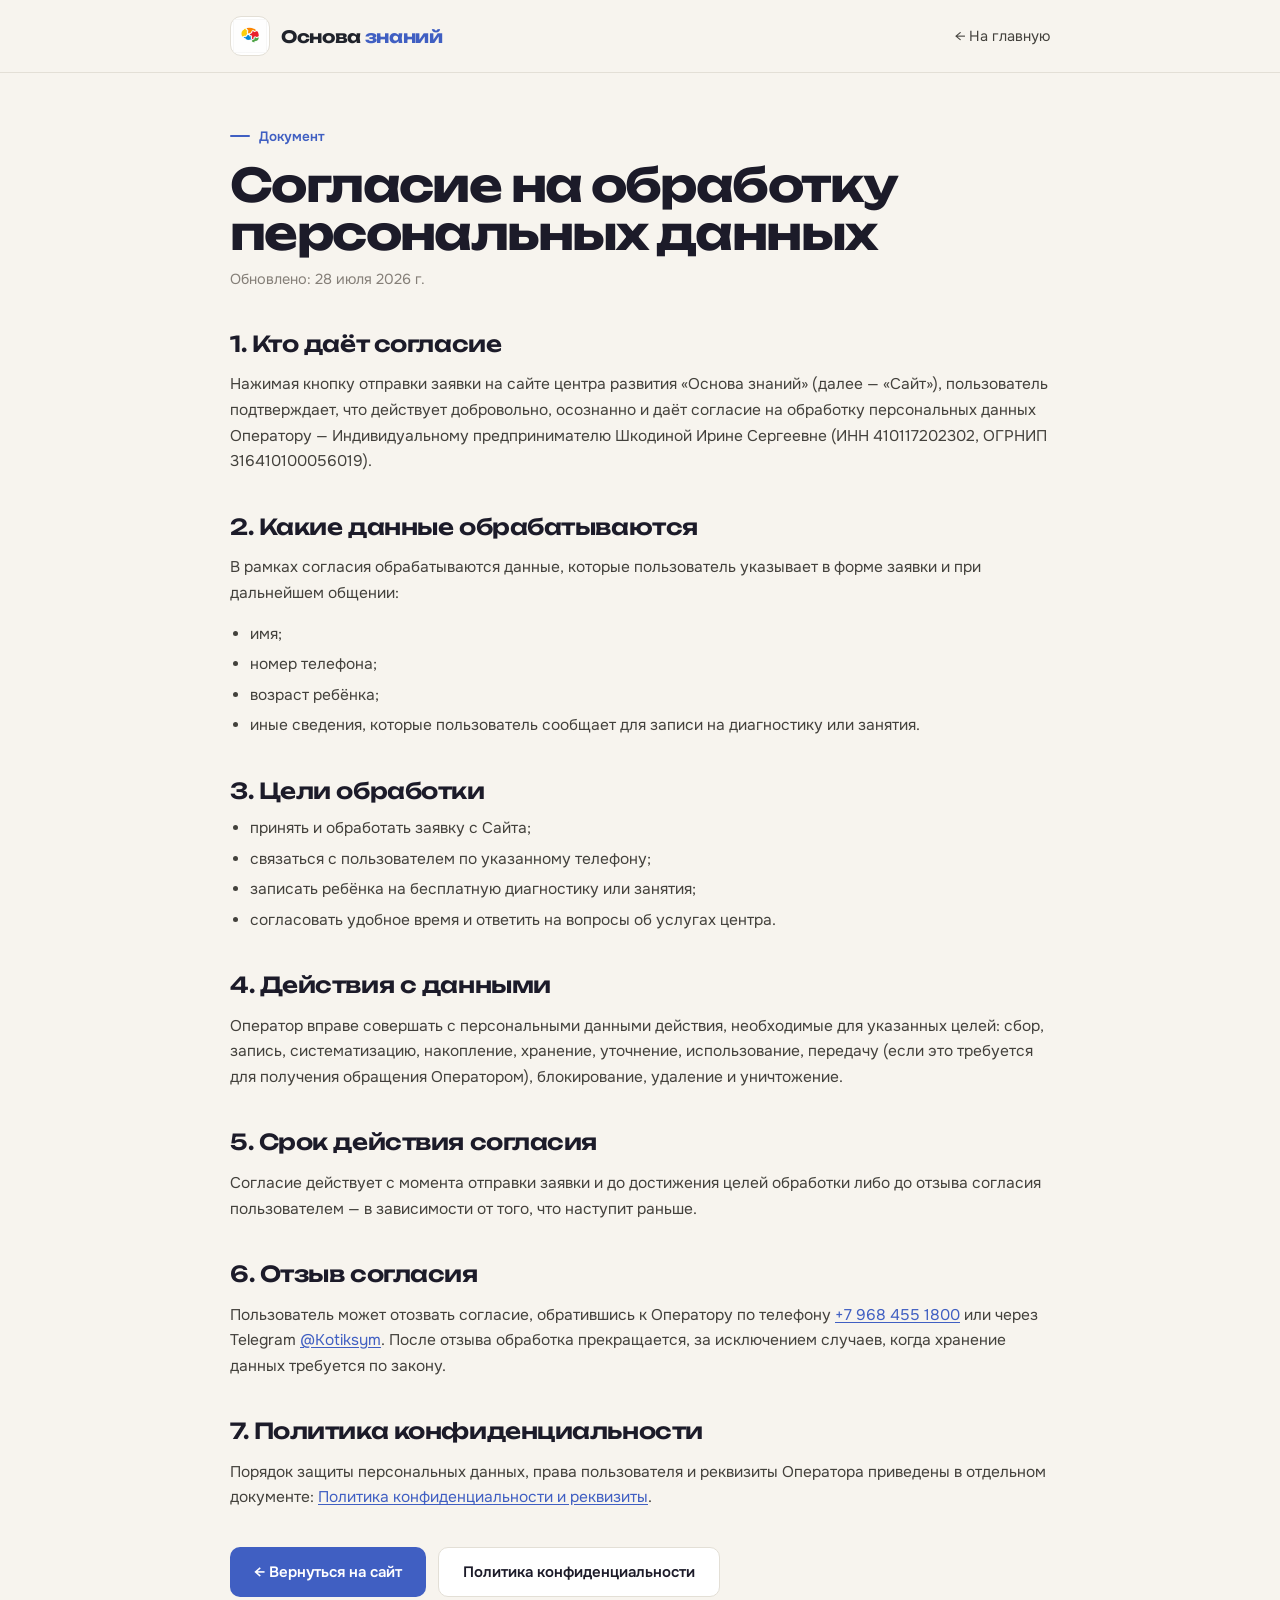
==== consent/index.html @ bf6bb020 "Add privacy/consent pages and remove gift CTAs Bring over legal pages from the main site adapted for" ====
<!DOCTYPE html>
<html>
<head>
<meta charset="utf-8">
<meta name="viewport" content="width=device-width, initial-scale=1">
<link rel="canonical" href="https://osnova.kotiksym.ru/consent/">
<script>(function(){var p=location.pathname;if(/\/index\.html$/i.test(p))location.replace(p.replace(/\/index\.html$/i,'/')+location.search+location.hash);})();</script>
<title>Согласие на обработку персональных данных — Основа знаний</title>
<meta name="description" content="Согласие на обработку персональных данных при отправке заявки на сайте «Основа знаний». Какие данные обрабатываются, цели обработки и порядок отзыва согласия.">
<meta name="robots" content="index, follow">
<link rel="icon" type="image/png" sizes="120x120" href="/favicon-120.png">
<!-- Yandex.Metrika counter -->
<script type="text/javascript">
   (function(m,e,t,r,i,k,a){m[i]=m[i]||function(){(m[i].a=m[i].a||[]).push(arguments)};
   m[i].l=1*new Date();
   for (var j = 0; j < document.scripts.length; j++) {if (document.scripts[j].src === r) { return; }}
   k=e.createElement(t),a=e.getElementsByTagName(t)[0],k.async=1,k.src=r,a.parentNode.insertBefore(k,a)})
   (window, document,'script','https://mc.yandex.ru/metrika/tag.js?id=110489022', 'ym');
   ym(110489022, 'init', {ssr:true, webvisor:true, clickmap:true, accurateTrackBounce:true, trackLinks:true});
</script>
<noscript><div><img src="https://mc.yandex.ru/watch/110489022" style="position:absolute; left:-9999px;" alt="" /></div></noscript>
<!-- /Yandex.Metrika counter -->
<style id="mobile-fix">
/* ===== MOBILE FIX v4 (legal) ===== */
*{box-sizing:border-box}
html,body{max-width:100%;overflow-x:hidden}
img,svg,iframe,video{max-width:100%}
*{min-width:0}
[data-nav-burger],[data-mobile-nav],[data-nav-actions]{display:none}
@media (max-width:768px){
  .wrap{width:calc(100% - 32px) !important;margin:0 auto !important}
  main.wrap{padding-top:28px !important;padding-bottom:48px !important}
  h1{font-size:clamp(26px,7vw,36px) !important;line-height:1.12 !important}
  h2{font-size:20px !important;margin-top:28px !important}
  p,li{font-size:16px !important;line-height:1.6 !important}
  h1,h2,h3,p,li{overflow-wrap:break-word}
  main a{overflow-wrap:anywhere;word-break:break-word}
  a[href^="tel:"]{white-space:nowrap}
  [data-nav-back]{display:none !important}
  [data-nav-actions]{display:flex !important;align-items:center;gap:8px}
  [data-nav-burger]{display:inline-flex !important;align-items:center;justify-content:center;width:44px;height:44px;border:1px solid #E3DFD6;border-radius:10px;background:#fff;cursor:pointer;padding:0;color:#1C1B29}
  [data-mobile-nav]{display:none;position:absolute;left:0;right:0;top:calc(100% + 1px);z-index:60;flex-direction:column;gap:2px;padding:10px;background:#F7F4EE;border:1px solid #E3DFD6;border-radius:0 0 14px 14px;box-shadow:0 14px 30px rgba(28,27,41,.1)}
  [data-mobile-nav].is-open{display:flex !important}
  [data-mobile-nav] a{display:flex;align-items:center;min-height:44px;padding:10px 12px;border-radius:10px;font-weight:600;font-size:16px;color:#1C1B29;text-decoration:none}
  html.nav-open,html.nav-open body{overflow:hidden}
}
@media (max-width:380px){
  .wrap{width:calc(100% - 22px) !important}
}
/* ===== /MOBILE FIX ===== */
</style>
</head>
<body>
<x-dc>
<helmet>
<link rel="preconnect" href="https://fonts.googleapis.com">
<link rel="preconnect" href="https://fonts.gstatic.com" crossorigin>
<link href="https://fonts.googleapis.com/css2?family=Onest:wght@300;400;500;600;700;800&family=Unbounded:wght@500;600;700&display=swap" rel="stylesheet">
<style>
  *{box-sizing:border-box}
  body{margin:0;background:#F7F4EE;color:#1C1B29;font-family:"Onest",system-ui,sans-serif;-webkit-font-smoothing:antialiased}
  a{color:inherit}
  .wrap{width:min(820px,calc(100% - 36px));margin:0 auto}
  h2{font-family:'Unbounded';font-weight:600;font-size:22px;letter-spacing:-.02em;margin:38px 0 12px}
  p,li{font-size:15.5px;line-height:1.65;color:#43413c}
  ul{padding-left:20px;margin:10px 0}
  li{margin:5px 0}
</style>
</helmet>

<div style="position:relative">
  <header style="background:#F7F4EE;border-bottom:1px solid #E3DFD6">
    <div class="wrap" style="position:relative;display:flex;align-items:center;justify-content:space-between;padding:16px 0">
      <a href="/" style="display:flex;align-items:center;gap:11px;text-decoration:none;color:#20232B">
        <span style="width:40px;height:40px;border-radius:11px;background:#fff;border:1px solid #E3DFD6;display:grid;place-items:center;overflow:hidden"><img src="/favicon-120.png" alt="Основа знаний" style="width:34px;height:34px;object-fit:contain"/></span>
        <strong style="font-family:'Unbounded';font-weight:700;font-size:17px;letter-spacing:-.02em">Основа <span style="color:#405FC2">знаний</span></strong>
      </a>
      <a href="/" data-nav-back style="font-size:14.5px;color:#43413c;text-decoration:none" style-hover="color:#405FC2">← На главную</a>
      <div data-nav-actions>
        <button type="button" data-nav-burger aria-expanded="false" aria-controls="site-mobile-nav" aria-label="Открыть меню"><svg width="20" height="20" viewBox="0 0 24 24" fill="none" aria-hidden="true"><path d="M4 7h16M4 12h16M4 17h16" stroke="currentColor" stroke-width="2" stroke-linecap="round"/></svg></button>
      </div>
      <div id="site-mobile-nav" data-mobile-nav hidden>
        <a href="/">На главную</a>
        <a href="/#form">Записаться</a>
        <a href="/#contacts">Контакты</a>
      </div>
    </div>
  </header>

  <main class="wrap" style="padding:48px 0 64px">
    <span style="display:inline-flex;align-items:center;gap:9px;font-size:13.5px;font-weight:600;color:#405FC2;margin-bottom:16px"><span style="width:20px;height:2px;border-radius:2px;background:#405FC2"></span>Документ</span>
    <h1 style="font-family:'Unbounded';font-weight:700;font-size:clamp(30px,5vw,46px);letter-spacing:-.035em;line-height:1.06;margin:0 0 10px">Согласие на обработку персональных данных</h1>
    <p style="color:#857f78;font-size:14.5px;margin:0">Обновлено: 28 июля 2026 г.</p>

    <h2>1. Кто даёт согласие</h2>
    <p>Нажимая кнопку отправки заявки на сайте центра развития «Основа знаний» (далее — «Сайт»), пользователь подтверждает, что действует добровольно, осознанно и даёт согласие на обработку персональных данных Оператору — Индивидуальному предпринимателю Шкодиной Ирине Сергеевне (ИНН 410117202302, ОГРНИП 316410100056019).</p>

    <h2>2. Какие данные обрабатываются</h2>
    <p>В рамках согласия обрабатываются данные, которые пользователь указывает в форме заявки и при дальнейшем общении:</p>
    <ul>
      <li>имя;</li>
      <li>номер телефона;</li>
      <li>возраст ребёнка;</li>
      <li>иные сведения, которые пользователь сообщает для записи на диагностику или занятия.</li>
    </ul>

    <h2>3. Цели обработки</h2>
    <ul>
      <li>принять и обработать заявку с Сайта;</li>
      <li>связаться с пользователем по указанному телефону;</li>
      <li>записать ребёнка на бесплатную диагностику или занятия;</li>
      <li>согласовать удобное время и ответить на вопросы об услугах центра.</li>
    </ul>

    <h2>4. Действия с данными</h2>
    <p>Оператор вправе совершать с персональными данными действия, необходимые для указанных целей: сбор, запись, систематизацию, накопление, хранение, уточнение, использование, передачу (если это требуется для получения обращения Оператором), блокирование, удаление и уничтожение.</p>

    <h2>5. Срок действия согласия</h2>
    <p>Согласие действует с момента отправки заявки и до достижения целей обработки либо до отзыва согласия пользователем — в зависимости от того, что наступит раньше.</p>

    <h2>6. Отзыв согласия</h2>
    <p>Пользователь может отозвать согласие, обратившись к Оператору по телефону <a href="tel:+79684551800" style="color:#405FC2;text-decoration:underline;text-underline-offset:2px">+7 968 455 1800</a> или через Telegram <a href="https://t.me/Kotiksym" target="_blank" rel="noopener" style="color:#405FC2;text-decoration:underline;text-underline-offset:2px">@Kotiksym</a>. После отзыва обработка прекращается, за исключением случаев, когда хранение данных требуется по закону.</p>

    <h2>7. Политика конфиденциальности</h2>
    <p>Порядок защиты персональных данных, права пользователя и реквизиты Оператора приведены в отдельном документе: <a href="/privacy/" style="color:#405FC2;text-decoration:underline;text-underline-offset:2px">Политика конфиденциальности и реквизиты</a>.</p>

    <div style="margin-top:36px;display:flex;flex-wrap:wrap;gap:12px">
      <a href="/" style="display:inline-flex;align-items:center;padding:14px 24px;border-radius:10px;font-weight:600;font-size:15px;color:#fff;background:#405FC2;text-decoration:none">← Вернуться на сайт</a>
      <a href="/privacy/" style="display:inline-flex;align-items:center;padding:14px 24px;border-radius:10px;font-weight:600;font-size:15px;color:#1C1B29;background:#fff;border:1px solid #E3DFD6;text-decoration:none">Политика конфиденциальности</a>
    </div>
  </main>
</div>
</x-dc>
<script>
(function(){
  var btn=document.querySelector('[data-nav-burger]');
  var nav=document.querySelector('[data-mobile-nav]');
  if(!btn||!nav) return;
  btn.addEventListener('click',function(){
    var open=nav.classList.toggle('is-open');
    nav.hidden=!open;
    btn.setAttribute('aria-expanded', open?'true':'false');
    document.documentElement.classList.toggle('nav-open', open);
  });
})();
</script>
</body>
</html>
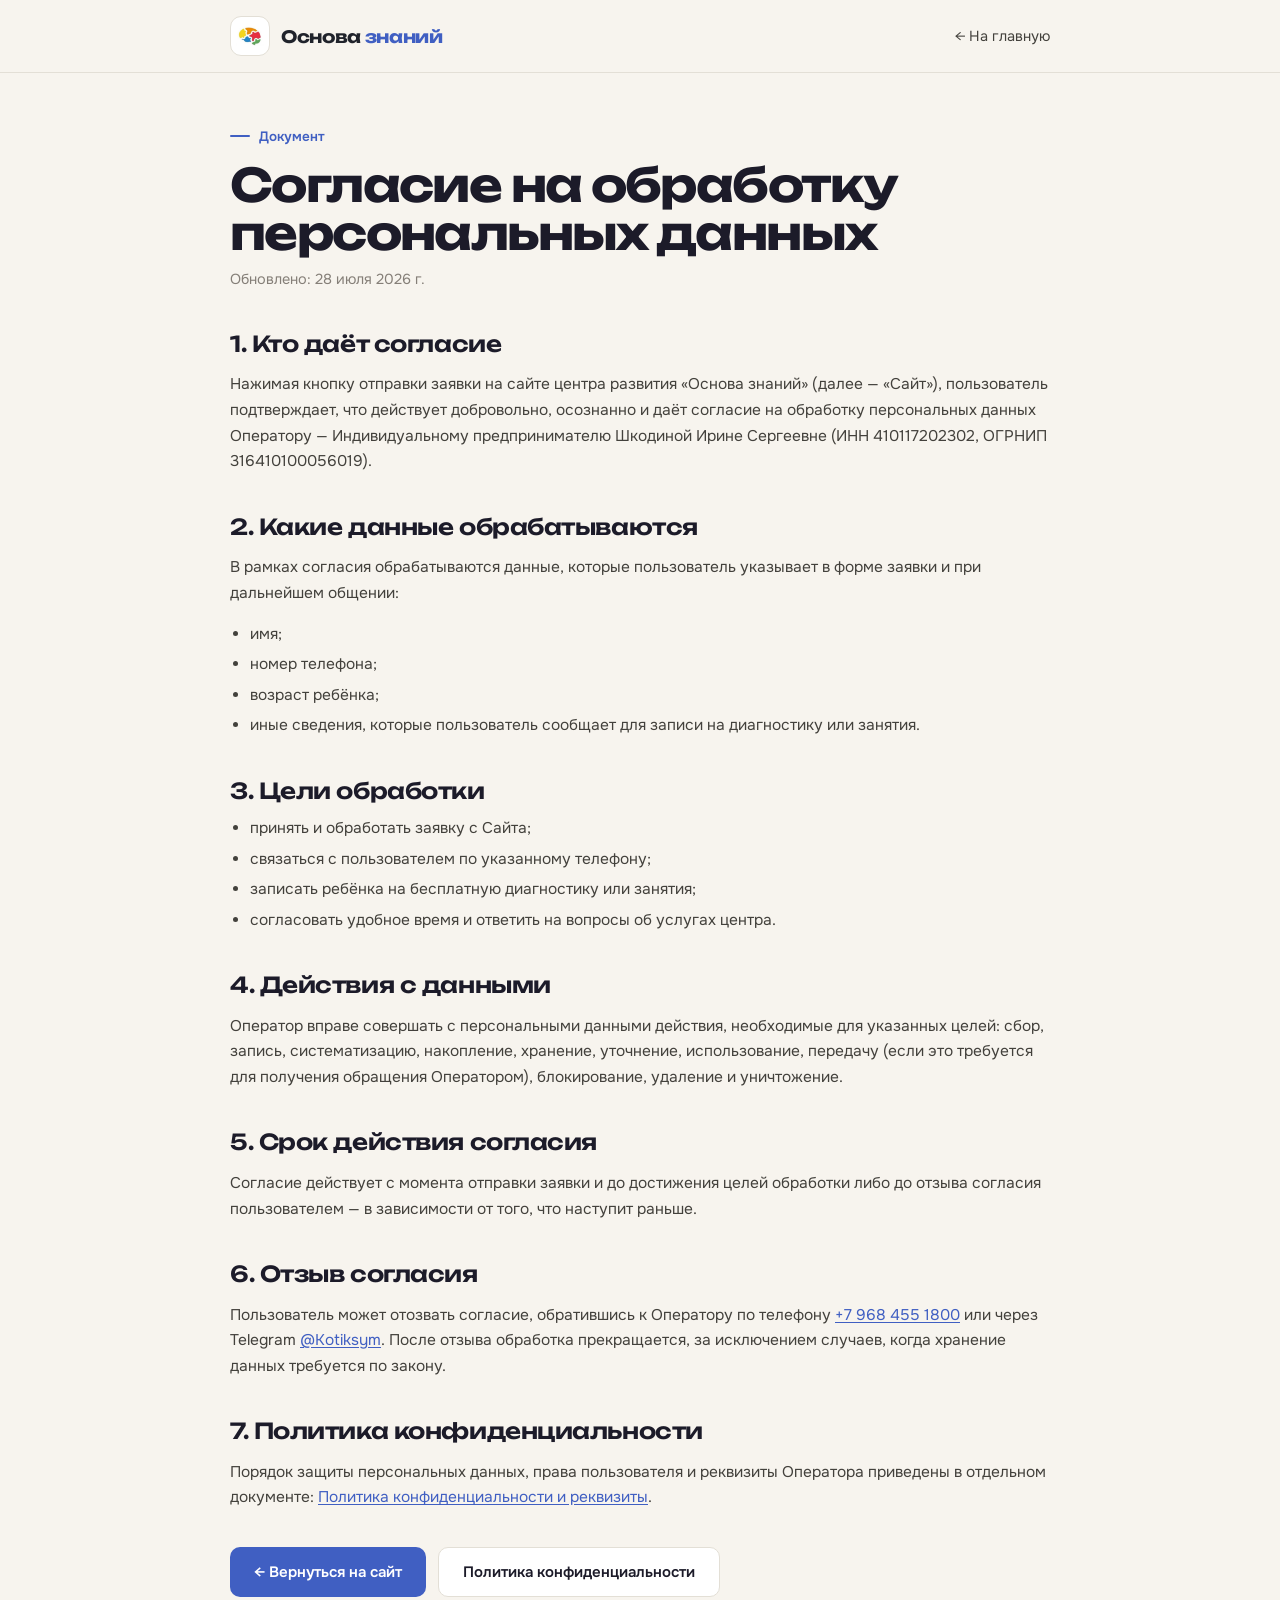
==== commit b00ea3cb: "Use the same favicon set as Kotiksym so the tab icon matches. Co-authored-by: Cursor <cursoragent@cu" ====
--- a/consent/index.html
+++ b/consent/index.html
@@ -4,11 +4,16 @@
 <meta charset="utf-8">
 <meta name="viewport" content="width=device-width, initial-scale=1">
 <link rel="canonical" href="https://osnova.kotiksym.ru/consent/">
+<meta property="og:url" content="https://osnova.kotiksym.ru/consent/">
 <script>(function(){var p=location.pathname;if(/\/index\.html$/i.test(p))location.replace(p.replace(/\/index\.html$/i,'/')+location.search+location.hash);})();</script>
 <title>Согласие на обработку персональных данных — Основа знаний</title>
 <meta name="description" content="Согласие на обработку персональных данных при отправке заявки на сайте «Основа знаний». Какие данные обрабатываются, цели обработки и порядок отзыва согласия.">
 <meta name="robots" content="index, follow">
 <link rel="icon" type="image/png" sizes="120x120" href="/favicon-120.png">
+<link rel="icon" type="image/png" sizes="512x512" href="/images/favicon-512.png">
+<link rel="icon" type="image/png" sizes="64x64" href="/favicon.png">
+<link rel="icon" type="image/x-icon" href="/favicon.ico">
+<link rel="apple-touch-icon" sizes="180x180" href="/apple-touch-icon.png">
 <!-- Yandex.Metrika counter -->
 <script type="text/javascript">
    (function(m,e,t,r,i,k,a){m[i]=m[i]||function(){(m[i].a=m[i].a||[]).push(arguments)};
@@ -23,7 +28,7 @@
 <style id="mobile-fix">
 /* ===== MOBILE FIX v4 (legal) ===== */
 *{box-sizing:border-box}
-html,body{max-width:100%;overflow-x:hidden}
+html,body{max-width:100%}
 img,svg,iframe,video{max-width:100%}
 *{min-width:0}
 [data-nav-burger],[data-mobile-nav],[data-nav-actions]{display:none}
@@ -65,7 +70,9 @@
   p,li{font-size:15.5px;line-height:1.65;color:#43413c}
   ul{padding-left:20px;margin:10px 0}
   li{margin:5px 0}
+  h1,h2,p,li{overflow-wrap:break-word}
 </style>
+<link rel="stylesheet" href="/responsive.css">
 </helmet>
 
 <div style="position:relative">
--- a/responsive.css
+++ b/responsive.css
@@ -0,0 +1,189 @@
+/* Shared layout hardening for Osnova. Loaded last. */
+
+.wrap {
+  min-width: 0;
+}
+
+html, body {
+  overflow-x: clip;
+}
+
+header.site nav,
+.brand {
+  min-width: 0;
+}
+
+.hero .wrap {
+  grid-template-columns: minmax(0, 1.08fr) minmax(0, 0.92fr);
+}
+
+.hero .wrap > * {
+  min-width: 0;
+  max-width: 100%;
+}
+
+.hero h1,
+.hero h1 .u,
+.hero .eyebrow,
+.hero-meta,
+.dir-card,
+.dir-card .trigger,
+.dir-card .result,
+.pain-grid li,
+.check-item,
+.journey-col li {
+  white-space: normal;
+  overflow-wrap: break-word;
+  max-width: 100%;
+}
+
+.hero h1 {
+  max-width: 22ch;
+}
+
+@media (min-width: 1100px) {
+  .hero h1 {
+    text-wrap: balance;
+  }
+}
+
+.hero-cta {
+  flex-wrap: wrap;
+}
+
+.hero-cta .btn,
+.dir-cta,
+.check .btn {
+  white-space: normal;
+  max-width: 100%;
+}
+
+.hero-photo,
+.hero-photo img {
+  min-width: 0;
+  max-width: 100%;
+}
+
+.hero-photo img {
+  height: auto;
+}
+
+.proof,
+.proof > div,
+.dir-choice,
+.dir-card,
+.pain-grid,
+.check-grid,
+.check-item,
+.finale form,
+.finale form .row,
+.form-field {
+  min-width: 0;
+}
+
+.finale form input,
+.finale form button {
+  min-width: 0;
+  width: 100%;
+  max-width: 100%;
+  box-sizing: border-box;
+}
+
+.reviews-head p {
+  margin: 0;
+  color: var(--muted);
+  max-width: 42ch;
+}
+
+.reviews-cta.start {
+  margin-top: 0;
+  justify-content: flex-start;
+}
+
+@media (max-width: 1099px) {
+  .hero .wrap,
+  .live .wrap,
+  .finale .wrap,
+  .reviews-grid,
+  .contacts-grid,
+  .results-top {
+    grid-template-columns: minmax(0, 1fr);
+    gap: 28px;
+  }
+
+  .hero h1 {
+    max-width: none;
+    overflow-wrap: break-word;
+    word-break: break-word;
+  }
+
+  .hero-photo {
+    order: 2;
+    width: 100%;
+    max-width: 520px;
+    margin-inline: auto;
+  }
+
+  .dir-choice,
+  .pain-grid,
+  .check-grid {
+    grid-template-columns: minmax(0, 1fr) minmax(0, 1fr);
+  }
+
+  .dir-cta {
+    justify-self: start;
+    white-space: normal;
+  }
+
+  .journey {
+    grid-template-columns: minmax(0, 1fr);
+  }
+
+  .gallery-grid .gallery-item img {
+    width: 100%;
+    height: 180px;
+    object-fit: cover;
+  }
+}
+
+@media (max-width: 768px) {
+  .hero-cta {
+    flex-direction: column;
+  }
+
+  .hero-cta .btn,
+  .dir-cta,
+  .check .btn,
+  .reviews-cta .btn,
+  .contacts-info .btn,
+  .finale form button {
+    width: 100%;
+    justify-content: center;
+    min-height: 48px;
+  }
+
+  .finale form .row,
+  .proof {
+    grid-template-columns: minmax(0, 1fr);
+  }
+
+  .finale form input,
+  .finale form button {
+    font-size: 16px;
+  }
+
+  .proof > div {
+    border-right: 0;
+    border-bottom: 1px solid var(--line);
+  }
+}
+
+@media (max-width: 640px) {
+  .dir-choice {
+    grid-template-columns: minmax(0, 1fr);
+  }
+
+  .gallery-grid .gallery-item img {
+    height: 140px;
+  }
+}
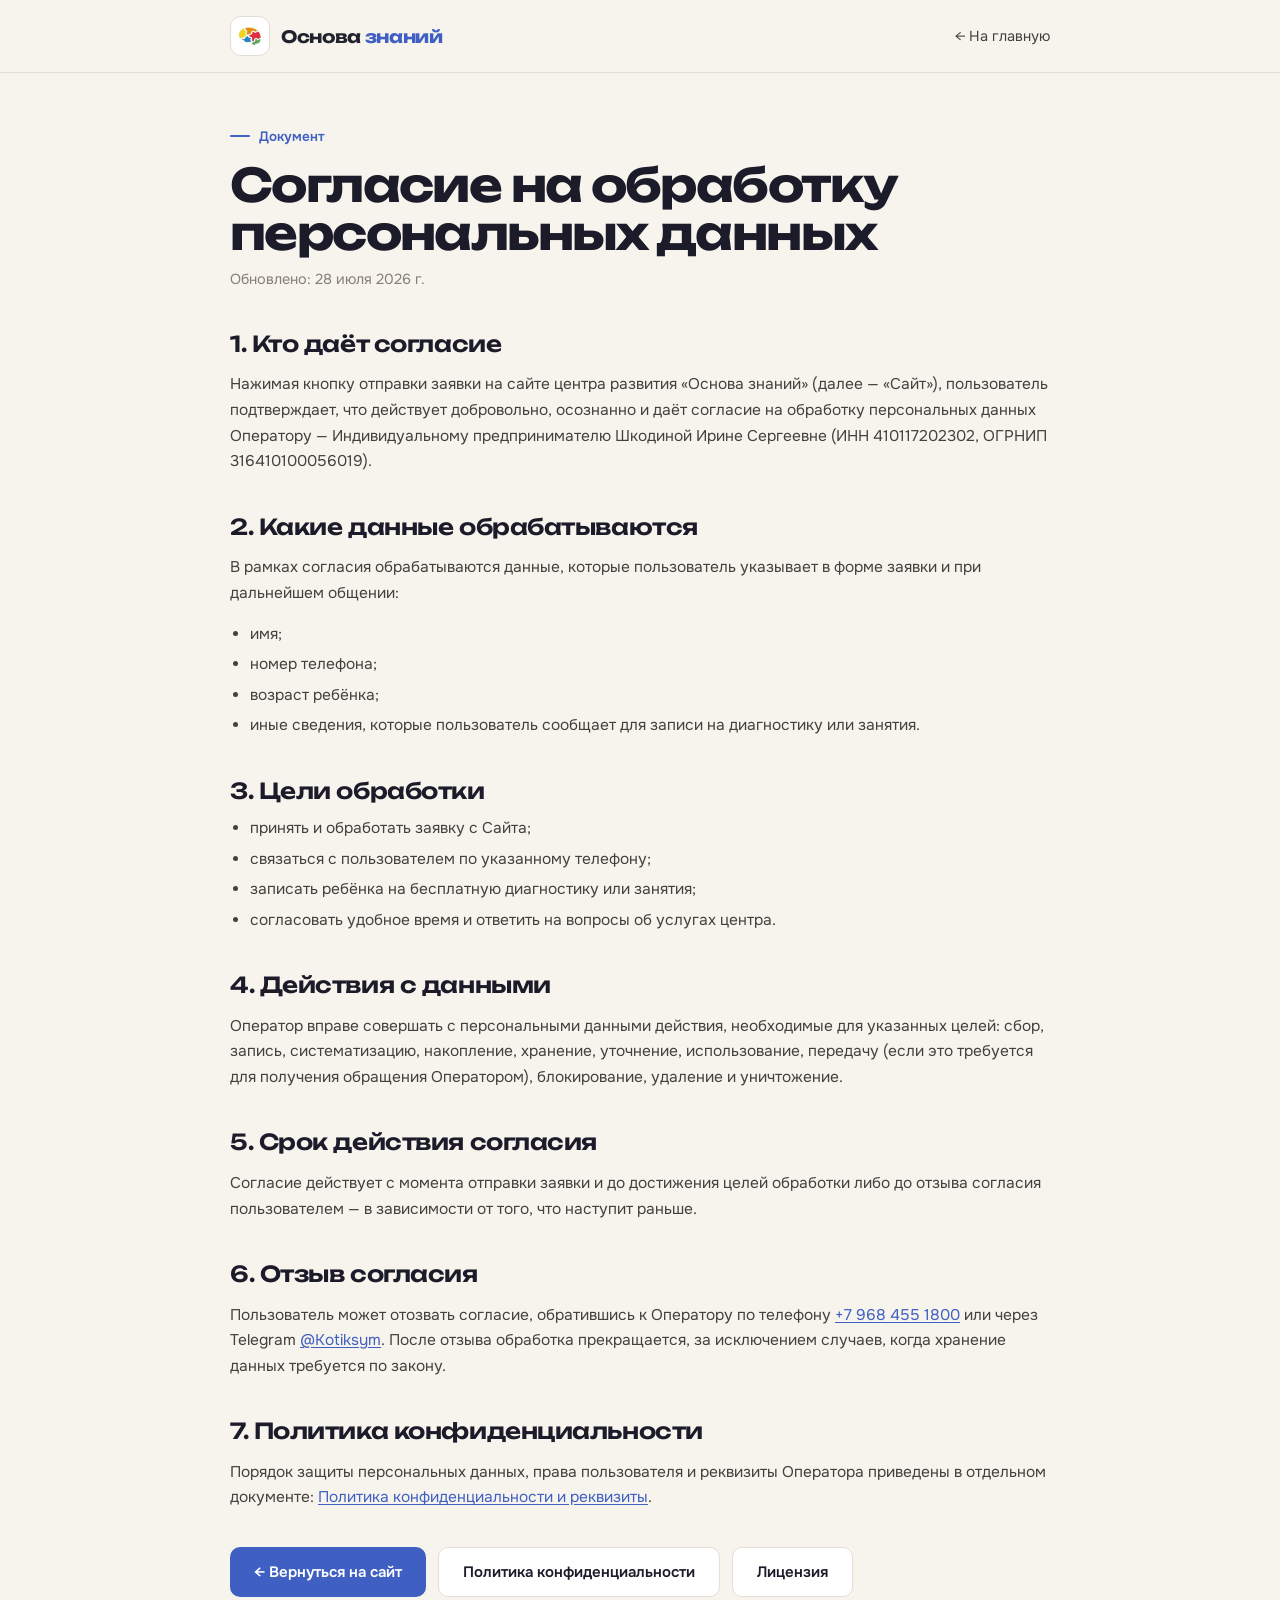
==== commit 79ba9e01: "Show the licence, tax deduction and maternity-capital terms on the homepage. Co-authored-by: Cursor " ====
--- a/consent/index.html
+++ b/consent/index.html
@@ -134,6 +134,7 @@
     <div style="margin-top:36px;display:flex;flex-wrap:wrap;gap:12px">
       <a href="/" style="display:inline-flex;align-items:center;padding:14px 24px;border-radius:10px;font-weight:600;font-size:15px;color:#fff;background:#405FC2;text-decoration:none">← Вернуться на сайт</a>
       <a href="/privacy/" style="display:inline-flex;align-items:center;padding:14px 24px;border-radius:10px;font-weight:600;font-size:15px;color:#1C1B29;background:#fff;border:1px solid #E3DFD6;text-decoration:none">Политика конфиденциальности</a>
+      <a href="/license/" style="display:inline-flex;align-items:center;padding:14px 24px;border-radius:10px;font-weight:600;font-size:15px;color:#1C1B29;background:#fff;border:1px solid #E3DFD6;text-decoration:none">Лицензия</a>
     </div>
   </main>
 </div>
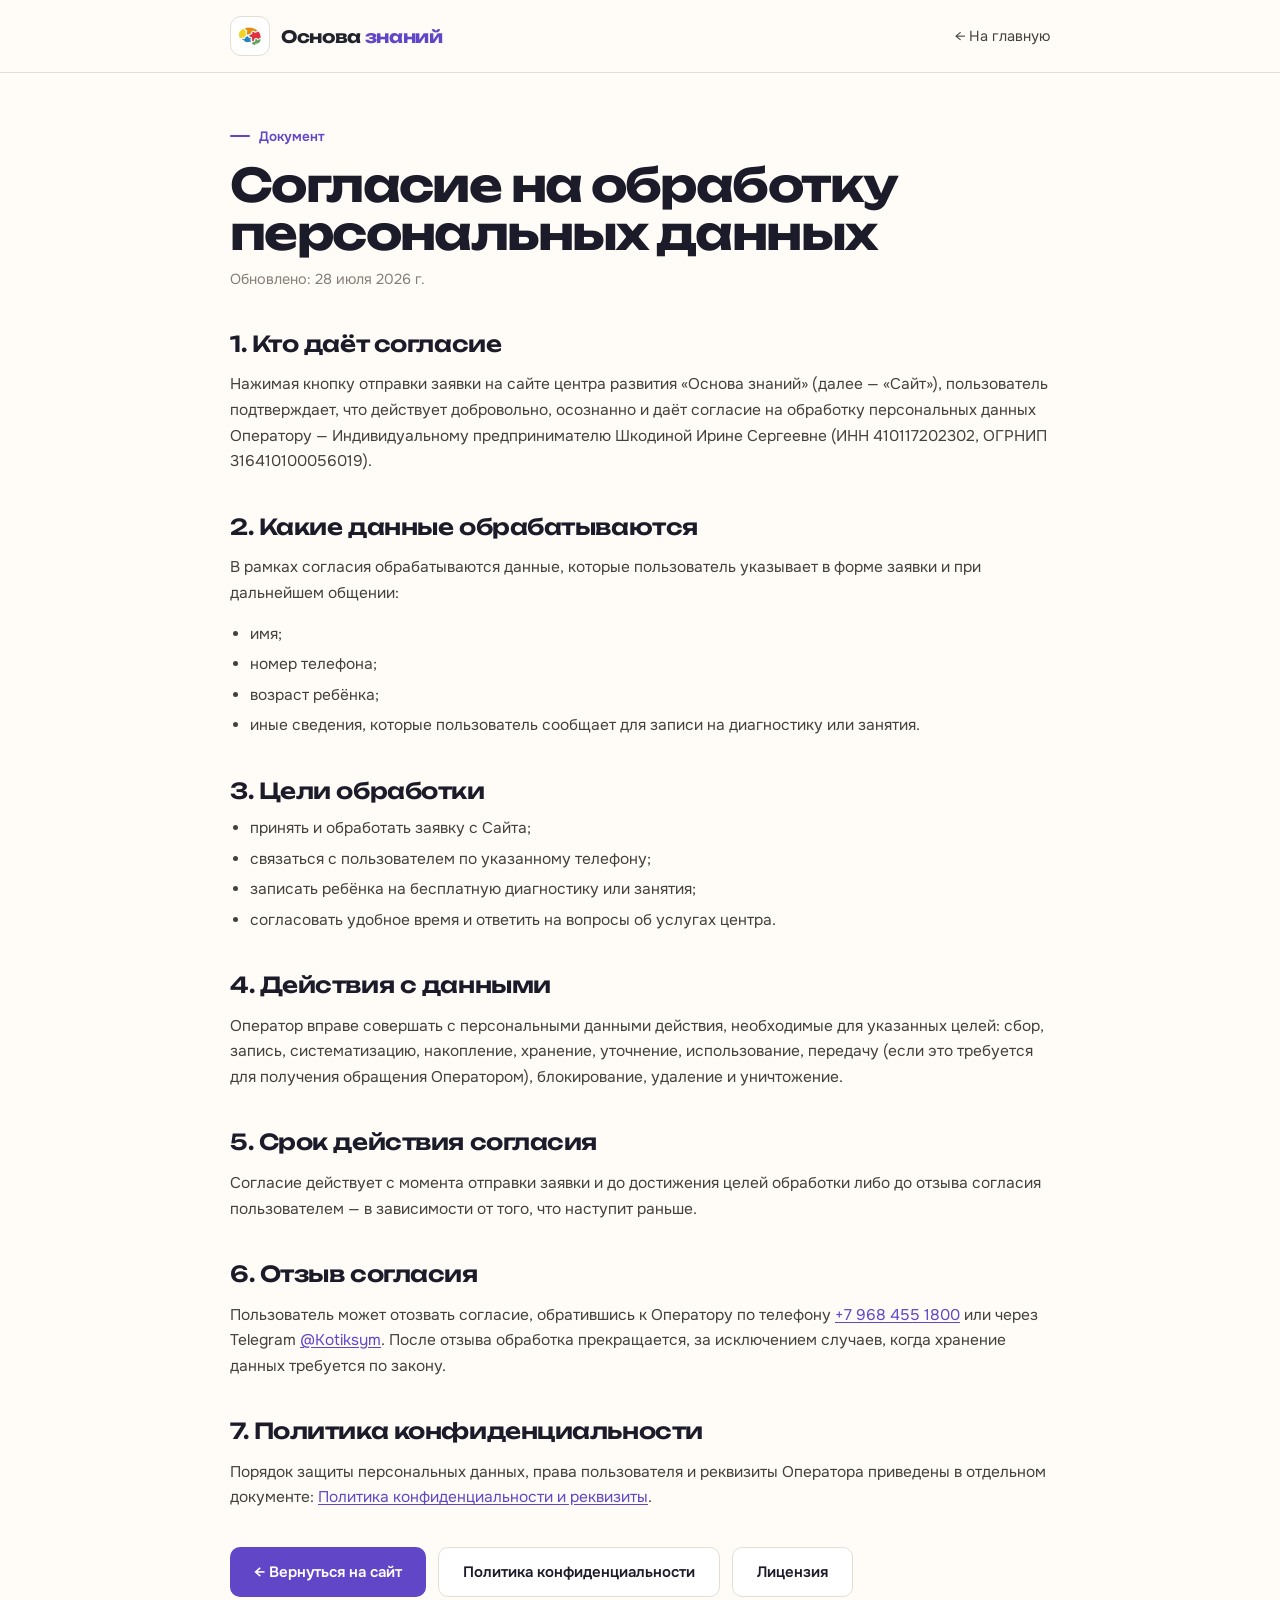
==== commit 91f886f7: "Replace the blue-yellow palette with purple, coral, and mango. Give the brand a distinct educational" ====
--- a/consent/index.html
+++ b/consent/index.html
@@ -44,7 +44,7 @@
   [data-nav-back]{display:none !important}
   [data-nav-actions]{display:flex !important;align-items:center;gap:8px}
   [data-nav-burger]{display:inline-flex !important;align-items:center;justify-content:center;width:44px;height:44px;border:1px solid #E3DFD6;border-radius:10px;background:#fff;cursor:pointer;padding:0;color:#1C1B29}
-  [data-mobile-nav]{display:none;position:absolute;left:0;right:0;top:calc(100% + 1px);z-index:60;flex-direction:column;gap:2px;padding:10px;background:#F7F4EE;border:1px solid #E3DFD6;border-radius:0 0 14px 14px;box-shadow:0 14px 30px rgba(28,27,41,.1)}
+  [data-mobile-nav]{display:none;position:absolute;left:0;right:0;top:calc(100% + 1px);z-index:60;flex-direction:column;gap:2px;padding:10px;background:#FFFCF7;border:1px solid #E3DFD6;border-radius:0 0 14px 14px;box-shadow:0 14px 30px rgba(28,27,41,.1)}
   [data-mobile-nav].is-open{display:flex !important}
   [data-mobile-nav] a{display:flex;align-items:center;min-height:44px;padding:10px 12px;border-radius:10px;font-weight:600;font-size:16px;color:#1C1B29;text-decoration:none}
   html.nav-open,html.nav-open body{overflow:hidden}
@@ -63,7 +63,7 @@
 <link href="https://fonts.googleapis.com/css2?family=Onest:wght@300;400;500;600;700;800&family=Unbounded:wght@500;600;700&display=swap" rel="stylesheet">
 <style>
   *{box-sizing:border-box}
-  body{margin:0;background:#F7F4EE;color:#1C1B29;font-family:"Onest",system-ui,sans-serif;-webkit-font-smoothing:antialiased}
+  body{margin:0;background:#FFFCF7;color:#1C1B29;font-family:"Onest",system-ui,sans-serif;-webkit-font-smoothing:antialiased}
   a{color:inherit}
   .wrap{width:min(820px,calc(100% - 36px));margin:0 auto}
   h2{font-family:'Unbounded';font-weight:600;font-size:22px;letter-spacing:-.02em;margin:38px 0 12px}
@@ -76,13 +76,13 @@
 </helmet>
 
 <div style="position:relative">
-  <header style="background:#F7F4EE;border-bottom:1px solid #E3DFD6">
+  <header style="background:#FFFCF7;border-bottom:1px solid #E3DFD6">
     <div class="wrap" style="position:relative;display:flex;align-items:center;justify-content:space-between;padding:16px 0">
       <a href="/" style="display:flex;align-items:center;gap:11px;text-decoration:none;color:#20232B">
         <span style="width:40px;height:40px;border-radius:11px;background:#fff;border:1px solid #E3DFD6;display:grid;place-items:center;overflow:hidden"><img src="/favicon-120.png" alt="Основа знаний" style="width:34px;height:34px;object-fit:contain"/></span>
-        <strong style="font-family:'Unbounded';font-weight:700;font-size:17px;letter-spacing:-.02em">Основа <span style="color:#405FC2">знаний</span></strong>
+        <strong style="font-family:'Unbounded';font-weight:700;font-size:17px;letter-spacing:-.02em">Основа <span style="color:#6246C8">знаний</span></strong>
       </a>
-      <a href="/" data-nav-back style="font-size:14.5px;color:#43413c;text-decoration:none" style-hover="color:#405FC2">← На главную</a>
+      <a href="/" data-nav-back style="font-size:14.5px;color:#43413c;text-decoration:none" style-hover="color:#6246C8">← На главную</a>
       <div data-nav-actions>
         <button type="button" data-nav-burger aria-expanded="false" aria-controls="site-mobile-nav" aria-label="Открыть меню"><svg width="20" height="20" viewBox="0 0 24 24" fill="none" aria-hidden="true"><path d="M4 7h16M4 12h16M4 17h16" stroke="currentColor" stroke-width="2" stroke-linecap="round"/></svg></button>
       </div>
@@ -95,7 +95,7 @@
   </header>
 
   <main class="wrap" style="padding:48px 0 64px">
-    <span style="display:inline-flex;align-items:center;gap:9px;font-size:13.5px;font-weight:600;color:#405FC2;margin-bottom:16px"><span style="width:20px;height:2px;border-radius:2px;background:#405FC2"></span>Документ</span>
+    <span style="display:inline-flex;align-items:center;gap:9px;font-size:13.5px;font-weight:600;color:#6246C8;margin-bottom:16px"><span style="width:20px;height:2px;border-radius:2px;background:#6246C8"></span>Документ</span>
     <h1 style="font-family:'Unbounded';font-weight:700;font-size:clamp(30px,5vw,46px);letter-spacing:-.035em;line-height:1.06;margin:0 0 10px">Согласие на обработку персональных данных</h1>
     <p style="color:#857f78;font-size:14.5px;margin:0">Обновлено: 28 июля 2026 г.</p>
 
@@ -126,13 +126,13 @@
     <p>Согласие действует с момента отправки заявки и до достижения целей обработки либо до отзыва согласия пользователем — в зависимости от того, что наступит раньше.</p>
 
     <h2>6. Отзыв согласия</h2>
-    <p>Пользователь может отозвать согласие, обратившись к Оператору по телефону <a href="tel:+79684551800" style="color:#405FC2;text-decoration:underline;text-underline-offset:2px">+7 968 455 1800</a> или через Telegram <a href="https://t.me/Kotiksym" target="_blank" rel="noopener" style="color:#405FC2;text-decoration:underline;text-underline-offset:2px">@Kotiksym</a>. После отзыва обработка прекращается, за исключением случаев, когда хранение данных требуется по закону.</p>
+    <p>Пользователь может отозвать согласие, обратившись к Оператору по телефону <a href="tel:+79684551800" style="color:#6246C8;text-decoration:underline;text-underline-offset:2px">+7 968 455 1800</a> или через Telegram <a href="https://t.me/Kotiksym" target="_blank" rel="noopener" style="color:#6246C8;text-decoration:underline;text-underline-offset:2px">@Kotiksym</a>. После отзыва обработка прекращается, за исключением случаев, когда хранение данных требуется по закону.</p>
 
     <h2>7. Политика конфиденциальности</h2>
-    <p>Порядок защиты персональных данных, права пользователя и реквизиты Оператора приведены в отдельном документе: <a href="/privacy/" style="color:#405FC2;text-decoration:underline;text-underline-offset:2px">Политика конфиденциальности и реквизиты</a>.</p>
+    <p>Порядок защиты персональных данных, права пользователя и реквизиты Оператора приведены в отдельном документе: <a href="/privacy/" style="color:#6246C8;text-decoration:underline;text-underline-offset:2px">Политика конфиденциальности и реквизиты</a>.</p>
 
     <div style="margin-top:36px;display:flex;flex-wrap:wrap;gap:12px">
-      <a href="/" style="display:inline-flex;align-items:center;padding:14px 24px;border-radius:10px;font-weight:600;font-size:15px;color:#fff;background:#405FC2;text-decoration:none">← Вернуться на сайт</a>
+      <a href="/" style="display:inline-flex;align-items:center;padding:14px 24px;border-radius:10px;font-weight:600;font-size:15px;color:#fff;background:#6246C8;text-decoration:none">← Вернуться на сайт</a>
       <a href="/privacy/" style="display:inline-flex;align-items:center;padding:14px 24px;border-radius:10px;font-weight:600;font-size:15px;color:#1C1B29;background:#fff;border:1px solid #E3DFD6;text-decoration:none">Политика конфиденциальности</a>
       <a href="/license/" style="display:inline-flex;align-items:center;padding:14px 24px;border-radius:10px;font-weight:600;font-size:15px;color:#1C1B29;background:#fff;border:1px solid #E3DFD6;text-decoration:none">Лицензия</a>
     </div>
--- a/responsive.css
+++ b/responsive.css
@@ -14,7 +14,8 @@
 }
 
 .hero .wrap {
-  grid-template-columns: minmax(0, 1.08fr) minmax(0, 0.92fr);
+  grid-template-columns: minmax(0, 1.05fr) minmax(0, 0.95fr);
+  align-items: center;
 }
 
 .hero .wrap > * {
@@ -38,7 +39,7 @@
 }
 
 .hero h1 {
-  max-width: 22ch;
+  max-width: 18ch;
 }
 
 @media (min-width: 1100px) {
@@ -65,7 +66,9 @@
 }
 
 .hero-photo img {
+  width: 100%;
   height: auto;
+  object-fit: contain;
 }
 
 .proof,
@@ -120,13 +123,15 @@
   .hero-photo {
     order: 2;
     width: 100%;
-    max-width: 520px;
+    max-width: 380px;
     margin-inline: auto;
   }
 
   .dir-choice,
   .pain-grid,
-  .check-grid {
+  .check-grid,
+  .skill-grid,
+  .format-grid {
     grid-template-columns: minmax(0, 1fr) minmax(0, 1fr);
   }
 
@@ -139,9 +144,25 @@
     grid-template-columns: minmax(0, 1fr);
   }
 
+  .live-points {
+    grid-template-columns: minmax(0, 1fr) minmax(0, 1fr);
+  }
+
+  .gallery-grid {
+    grid-template-columns: minmax(0, 1fr) minmax(0, 1fr);
+    grid-template-rows: minmax(280px, 42vw) minmax(170px, 24vw) minmax(170px, 24vw);
+    aspect-ratio: auto;
+    min-height: 0;
+  }
+
+  .gallery-grid .gallery-item:nth-child(1) {
+    grid-column: 1 / -1;
+    grid-row: auto;
+  }
+
   .gallery-grid .gallery-item img {
     width: 100%;
-    height: 180px;
+    height: 100%;
     object-fit: cover;
   }
 }
@@ -179,11 +200,29 @@
 }
 
 @media (max-width: 640px) {
-  .dir-choice {
-    grid-template-columns: minmax(0, 1fr);
+  .dir-choice,
+  .format-grid,
+  .skill-grid {
+    grid-template-columns: minmax(0, 1fr);
+  }
+
+  .finale form select,
+  .finale form textarea {
+    font-size: 16px;
+    max-width: 100%;
+  }
+
+  .gallery-grid {
+    grid-template-rows: minmax(220px, 58vw) minmax(140px, 36vw) minmax(140px, 36vw);
+    aspect-ratio: auto;
+    min-height: 0;
   }
 
   .gallery-grid .gallery-item img {
-    height: 140px;
-  }
-}
+    height: 100%;
+  }
+
+  .live-points {
+    grid-template-columns: minmax(0, 1fr);
+  }
+}
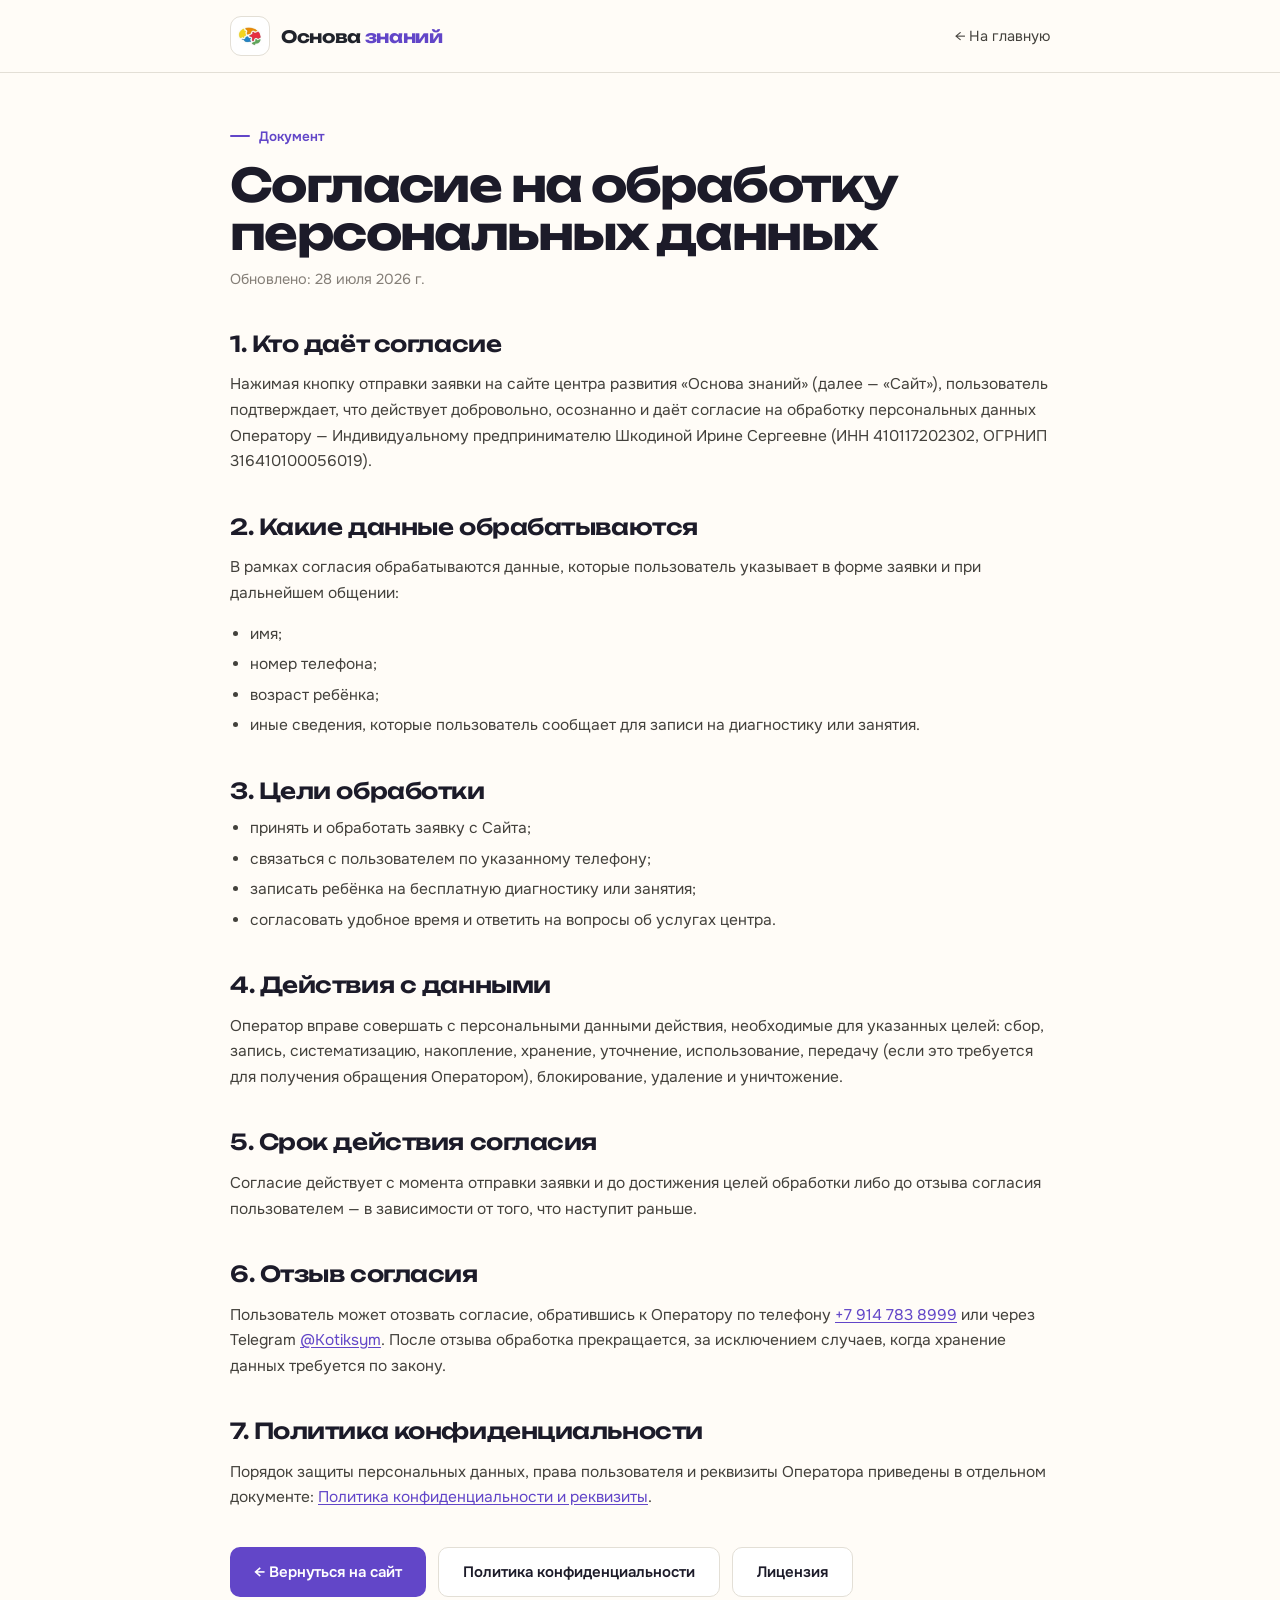
==== commit 60987288: "Update the Osnova contact phone number to +7 914 783 8999. Co-authored-by: Cursor <cursoragent@curso" ====
--- a/consent/index.html
+++ b/consent/index.html
@@ -126,7 +126,7 @@
     <p>Согласие действует с момента отправки заявки и до достижения целей обработки либо до отзыва согласия пользователем — в зависимости от того, что наступит раньше.</p>
 
     <h2>6. Отзыв согласия</h2>
-    <p>Пользователь может отозвать согласие, обратившись к Оператору по телефону <a href="tel:+79684551800" style="color:#6246C8;text-decoration:underline;text-underline-offset:2px">+7 968 455 1800</a> или через Telegram <a href="https://t.me/Kotiksym" target="_blank" rel="noopener" style="color:#6246C8;text-decoration:underline;text-underline-offset:2px">@Kotiksym</a>. После отзыва обработка прекращается, за исключением случаев, когда хранение данных требуется по закону.</p>
+    <p>Пользователь может отозвать согласие, обратившись к Оператору по телефону <a href="tel:+79147838999" style="color:#6246C8;text-decoration:underline;text-underline-offset:2px">+7 914 783 8999</a> или через Telegram <a href="https://t.me/Kotiksym" target="_blank" rel="noopener" style="color:#6246C8;text-decoration:underline;text-underline-offset:2px">@Kotiksym</a>. После отзыва обработка прекращается, за исключением случаев, когда хранение данных требуется по закону.</p>
 
     <h2>7. Политика конфиденциальности</h2>
     <p>Порядок защиты персональных данных, права пользователя и реквизиты Оператора приведены в отдельном документе: <a href="/privacy/" style="color:#6246C8;text-decoration:underline;text-underline-offset:2px">Политика конфиденциальности и реквизиты</a>.</p>
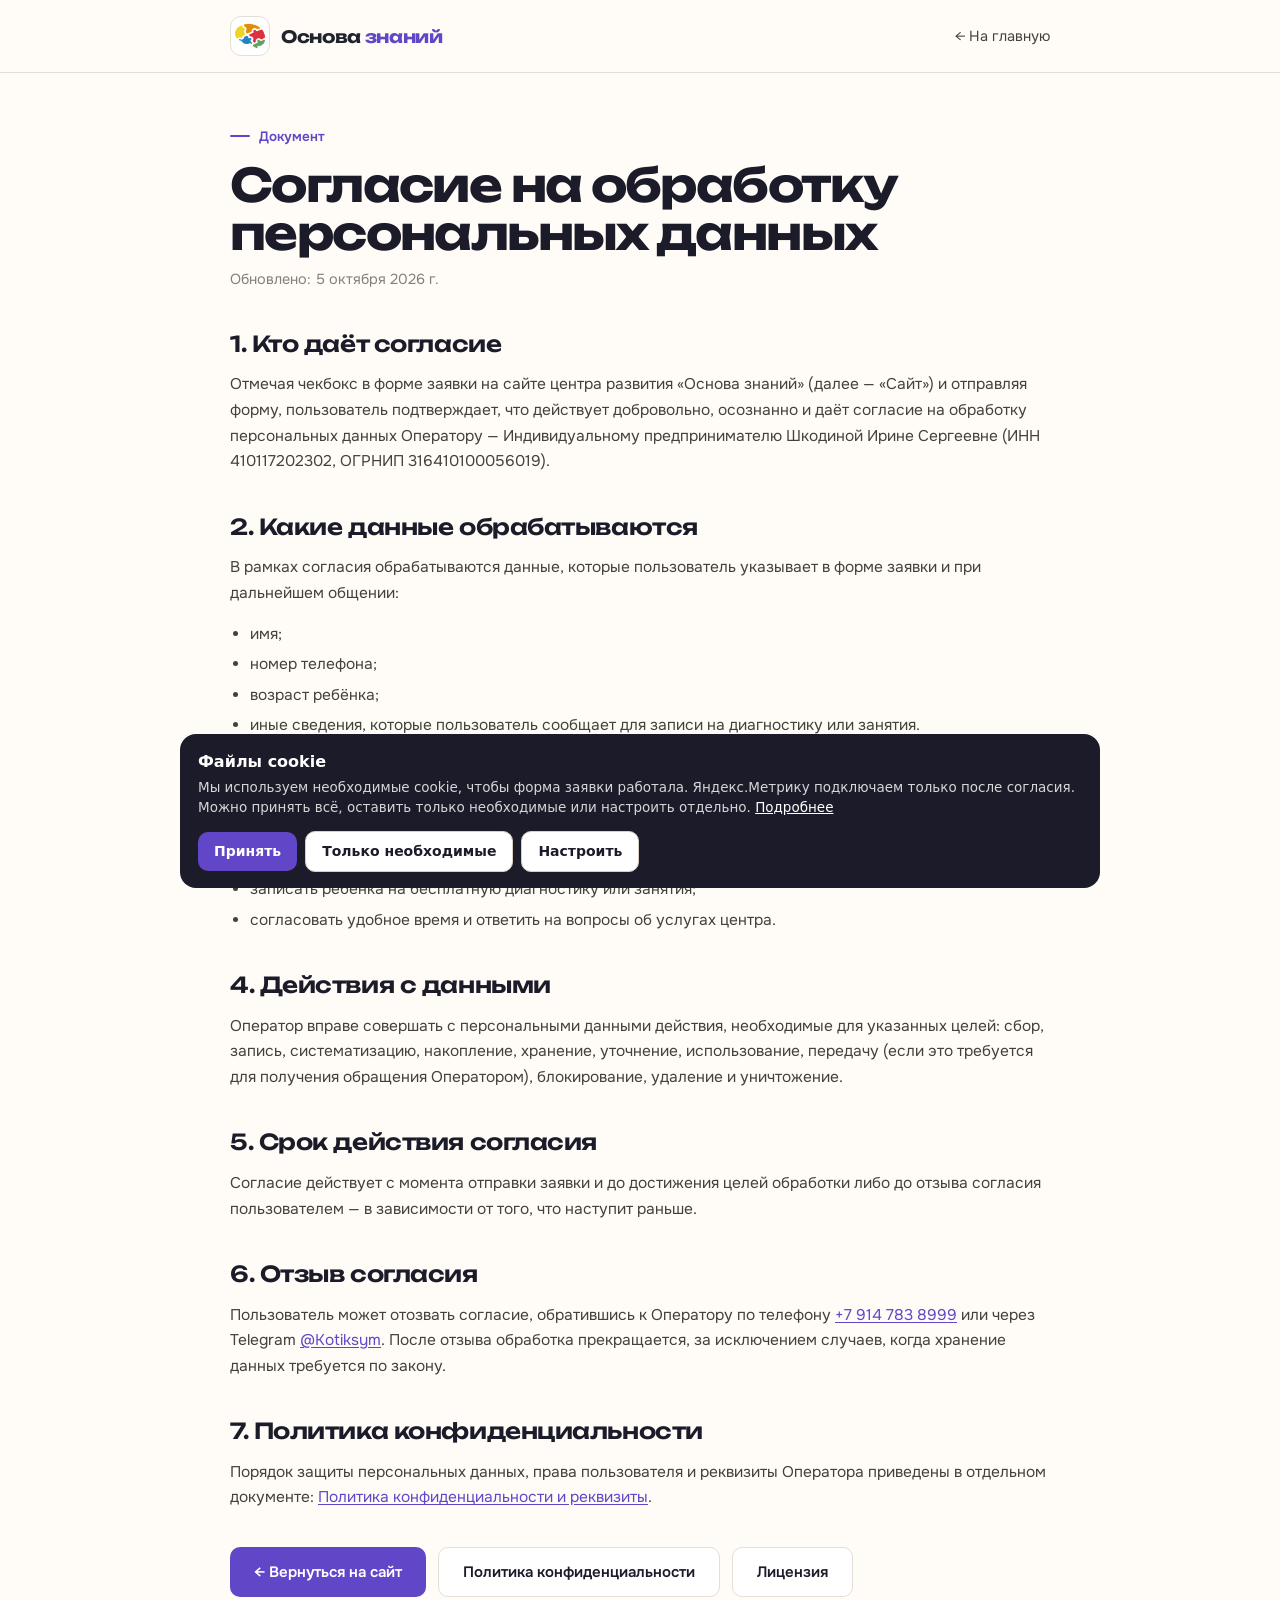
==== commit ee0a5cc1: "Подарок вместо бота, векторная фавиконка и единые иконки" ====
--- a/consent/index.html
+++ b/consent/index.html
@@ -9,22 +9,13 @@
 <title>Согласие на обработку персональных данных — Основа знаний</title>
 <meta name="description" content="Согласие на обработку персональных данных при отправке заявки на сайте «Основа знаний». Какие данные обрабатываются, цели обработки и порядок отзыва согласия.">
 <meta name="robots" content="index, follow">
+<link rel="icon" type="image/svg+xml" href="/favicon.svg">
 <link rel="icon" type="image/png" sizes="120x120" href="/favicon-120.png">
+<link rel="icon" type="image/png" sizes="64x64" href="/favicon.png">
 <link rel="icon" type="image/png" sizes="512x512" href="/images/favicon-512.png">
-<link rel="icon" type="image/png" sizes="64x64" href="/favicon.png">
 <link rel="icon" type="image/x-icon" href="/favicon.ico">
 <link rel="apple-touch-icon" sizes="180x180" href="/apple-touch-icon.png">
-<!-- Yandex.Metrika counter -->
-<script type="text/javascript">
-   (function(m,e,t,r,i,k,a){m[i]=m[i]||function(){(m[i].a=m[i].a||[]).push(arguments)};
-   m[i].l=1*new Date();
-   for (var j = 0; j < document.scripts.length; j++) {if (document.scripts[j].src === r) { return; }}
-   k=e.createElement(t),a=e.getElementsByTagName(t)[0],k.async=1,k.src=r,a.parentNode.insertBefore(k,a)})
-   (window, document,'script','https://mc.yandex.ru/metrika/tag.js?id=110489022', 'ym');
-   ym(110489022, 'init', {ssr:true, webvisor:true, clickmap:true, accurateTrackBounce:true, trackLinks:true});
-</script>
-<noscript><div><img src="https://mc.yandex.ru/watch/110489022" style="position:absolute; left:-9999px;" alt="" /></div></noscript>
-<!-- /Yandex.Metrika counter -->
+<script src="/cookie-consent.js" data-ym-id="110489022" data-cookie-page="/cookies/" data-privacy-page="/privacy/" data-accent="#6246C8"></script>
 <style id="mobile-fix">
 /* ===== MOBILE FIX v4 (legal) ===== */
 *{box-sizing:border-box}
@@ -97,10 +88,10 @@
   <main class="wrap" style="padding:48px 0 64px">
     <span style="display:inline-flex;align-items:center;gap:9px;font-size:13.5px;font-weight:600;color:#6246C8;margin-bottom:16px"><span style="width:20px;height:2px;border-radius:2px;background:#6246C8"></span>Документ</span>
     <h1 style="font-family:'Unbounded';font-weight:700;font-size:clamp(30px,5vw,46px);letter-spacing:-.035em;line-height:1.06;margin:0 0 10px">Согласие на обработку персональных данных</h1>
-    <p style="color:#857f78;font-size:14.5px;margin:0">Обновлено: 28 июля 2026 г.</p>
+    <p style="color:#857f78;font-size:14.5px;margin:0">Обновлено: 5 октября 2026 г.</p>
 
     <h2>1. Кто даёт согласие</h2>
-    <p>Нажимая кнопку отправки заявки на сайте центра развития «Основа знаний» (далее — «Сайт»), пользователь подтверждает, что действует добровольно, осознанно и даёт согласие на обработку персональных данных Оператору — Индивидуальному предпринимателю Шкодиной Ирине Сергеевне (ИНН 410117202302, ОГРНИП 316410100056019).</p>
+    <p>Отмечая чекбокс в форме заявки на сайте центра развития «Основа знаний» (далее — «Сайт») и отправляя форму, пользователь подтверждает, что действует добровольно, осознанно и даёт согласие на обработку персональных данных Оператору — Индивидуальному предпринимателю Шкодиной Ирине Сергеевне (ИНН 410117202302, ОГРНИП 316410100056019).</p>
 
     <h2>2. Какие данные обрабатываются</h2>
     <p>В рамках согласия обрабатываются данные, которые пользователь указывает в форме заявки и при дальнейшем общении:</p>
